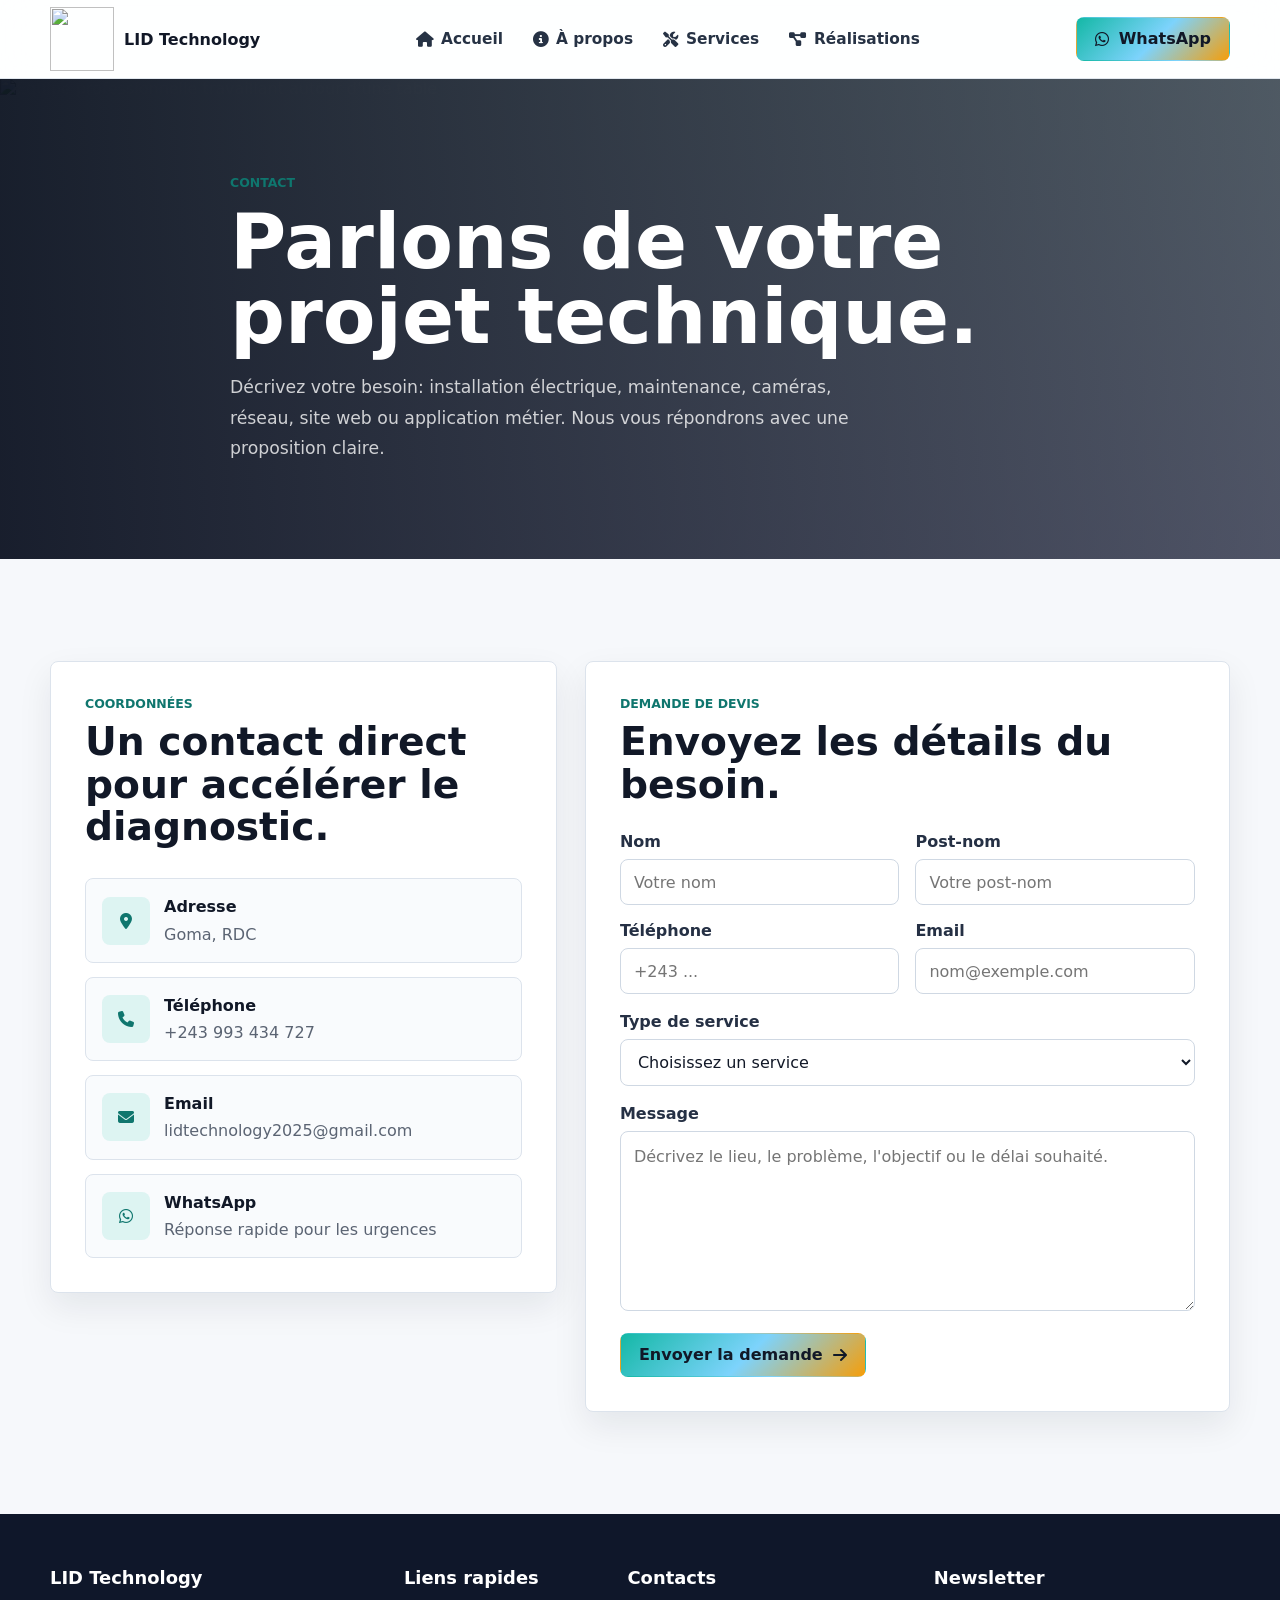
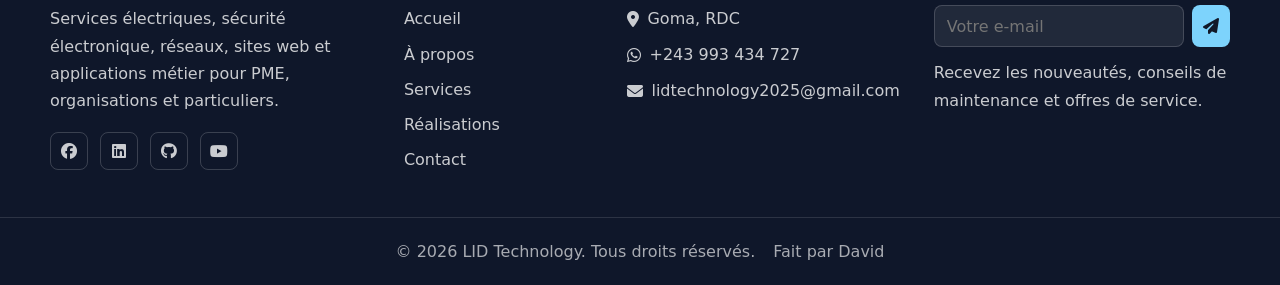
==== Pages/contact.html @ 5d6bfab8 "Refactor styles for contact and gallery pages; introduce shared CSS variables and layout improvement" ====
<!DOCTYPE html>
<html lang="fr">
  <head>
    <meta charset="UTF-8" />
    <meta name="viewport" content="width=device-width, initial-scale=1.0" />
    <meta
      name="description"
      content="Contactez LID Technology pour un devis en électricité, sécurité électronique, réseaux, sites web ou applications métier."
    />
    <title>Contact | LID Technology</title>
    <link rel="shortcut icon" href="./../tools/img/Logo/logo-LID-Tech-bg.png" />
    <link rel="stylesheet" href="./../style/shared.css" />
    <link rel="stylesheet" href="./../style/contact.css" />
    <link
      rel="stylesheet"
      href="https://cdnjs.cloudflare.com/ajax/libs/font-awesome/6.7.2/css/all.min.css"
      integrity="sha512-Evv84Mr4kqVGRNSgIGL/F/aIDqQb7xQ2vcrdIwxfjThSH8CSR7PBEakCr51Ck+w+/U6swU2Im1vVX0SVk9ABhg=="
      crossorigin="anonymous"
      referrerpolicy="no-referrer"
    />
  </head>
  <body>
    <header class="site-header">
      <nav class="nav-bar" aria-label="Navigation principale">
        <a class="brand" href="./../index.html#accueil" aria-label="LID Technology">
          <img src="./../tools/img/Logo/logo-LID-Tech.png" alt="" />
          <span>LID Technology</span>
        </a>

        <ul class="nav-links">
          <li>
            <a href="./../index.html#accueil"><i class="fas fa-home"></i> Accueil</a>
          </li>
          <li>
            <a href="./../index.html#propos"
              ><i class="fas fa-info-circle"></i> À propos</a
            >
          </li>
          <li>
            <a href="./../index.html#services"
              ><i class="fa-solid fa-screwdriver-wrench"></i> Services</a
            >
          </li>
          <li>
            <a href="./../index.html#realisations"
              ><i class="fas fa-project-diagram"></i> Réalisations</a
            >
          </li>
        </ul>

        <a class="btn btn-primary" href="https://wa.me/243993434727">
          <i class="fa-brands fa-whatsapp"></i>
          WhatsApp
        </a>
      </nav>
    </header>

    <main>
      <section class="contact-hero">
        <img
          src="https://images.unsplash.com/photo-1521737604893-d14cc237f11d?auto=format&fit=crop&w=1800&q=80"
          alt="Équipe professionnelle travaillant autour d'une table"
          class="contact-hero-img"
        />
        <div class="contact-hero-overlay"></div>
        <div class="container contact-hero-content">
          <p class="eyebrow">Contact</p>
          <h1>Parlons de votre projet technique.</h1>
          <p>
            Décrivez votre besoin: installation électrique, maintenance,
            caméras, réseau, site web ou application métier. Nous vous
            répondrons avec une proposition claire.
          </p>
        </div>
      </section>

      <section class="contact-section">
        <div class="container contact-layout">
          <aside class="contact-info" aria-label="Coordonnées">
            <p class="eyebrow">Coordonnées</p>
            <h2>Un contact direct pour accélérer le diagnostic.</h2>
            <div class="info-list">
              <a
                href="https://www.google.com/maps/place/Goma/@-1.6587696,29.2081085,13z/data=!3m1!4b1!4m6!3m5!1s0x19dd0f5ff03ccf71:0x8702d152f9f905e7!8m2!3d-1.658501!4d29.2204548!16zL20vMDRoa255?entry=ttu&g_ep=EgoyMDI1MDkyOC4wIKXMDSoASAFQAw%3D%3D"
                target="_blank"
                rel="noreferrer"
              >
                <i class="fa-solid fa-location-dot"></i>
                <span>
                  <strong>Adresse</strong>
                  Goma, RDC
                </span>
              </a>
              <a href="tel:+243993434727">
                <i class="fa-solid fa-phone"></i>
                <span>
                  <strong>Téléphone</strong>
                  +243 993 434 727
                </span>
              </a>
              <a href="mailto:lidtechnology2025@gmail.com">
                <i class="fa-solid fa-envelope"></i>
                <span>
                  <strong>Email</strong>
                  lidtechnology2025@gmail.com
                </span>
              </a>
              <a href="https://wa.me/243993434727" target="_blank" rel="noreferrer">
                <i class="fa-brands fa-whatsapp"></i>
                <span>
                  <strong>WhatsApp</strong>
                  Réponse rapide pour les urgences
                </span>
              </a>
            </div>
          </aside>

          <form class="contact-form" method="post" action="">
            <div class="form-heading">
              <p class="eyebrow">Demande de devis</p>
              <h2>Envoyez les détails du besoin.</h2>
            </div>

            <div class="form-grid">
              <label>
                Nom
                <input
                  type="text"
                  name="nom"
                  placeholder="Votre nom"
                  autocomplete="family-name"
                  required
                />
              </label>
              <label>
                Post-nom
                <input
                  type="text"
                  name="postnom"
                  placeholder="Votre post-nom"
                  autocomplete="additional-name"
                />
              </label>
              <label>
                Téléphone
                <input
                  type="tel"
                  name="telephone"
                  placeholder="+243 ..."
                  autocomplete="tel"
                  required
                />
              </label>
              <label>
                Email
                <input
                  type="email"
                  name="email"
                  placeholder="nom@exemple.com"
                  autocomplete="email"
                  required
                />
              </label>
            </div>

            <label>
              Type de service
              <select name="service" required>
                <option value="" selected disabled>Choisissez un service</option>
                <option>Installations et maintenance électrique</option>
                <option>Caméras, surveillance et réseaux</option>
                <option>Conception de site web</option>
                <option>Application desktop ou web</option>
                <option>Autre besoin technique</option>
              </select>
            </label>

            <label>
              Message
              <textarea
                name="message"
                rows="6"
                placeholder="Décrivez le lieu, le problème, l'objectif ou le délai souhaité."
                required
              ></textarea>
            </label>

            <button class="btn btn-primary" type="submit">
              Envoyer la demande
              <i class="fa-solid fa-arrow-right"></i>
            </button>
          </form>
        </div>
      </section>
    </main>

    <footer class="site-footer">
      <div class="container footer-grid">
        <div>
          <h2>LID Technology</h2>
          <p>
            Services électriques, sécurité électronique, réseaux, sites web et
            applications métier pour PME, organisations et particuliers.
          </p>
          <ul class="social-links" aria-label="Réseaux sociaux">
            <li>
              <a href="#" aria-label="Facebook"><i class="fa-brands fa-facebook"></i></a>
            </li>
            <li>
              <a href="#" aria-label="LinkedIn"><i class="fa-brands fa-linkedin"></i></a>
            </li>
            <li>
              <a href="#" aria-label="GitHub"><i class="fa-brands fa-github"></i></a>
            </li>
            <li>
              <a href="#" aria-label="YouTube"><i class="fa-brands fa-youtube"></i></a>
            </li>
          </ul>
        </div>

        <div>
          <h2>Liens rapides</h2>
          <ul class="footer-links">
            <li><a href="./../index.html#accueil">Accueil</a></li>
            <li><a href="./../index.html#propos">À propos</a></li>
            <li><a href="./../index.html#services">Services</a></li>
            <li><a href="./../index.html#realisations">Réalisations</a></li>
            <li><a href="#">Contact</a></li>
          </ul>
        </div>

        <div>
          <h2>Contacts</h2>
          <ul class="footer-links">
            <li>
              <a
                href="https://www.google.com/maps/place/Goma/@-1.6587696,29.2081085,13z/data=!3m1!4b1!4m6!3m5!1s0x19dd0f5ff03ccf71:0x8702d152f9f905e7!8m2!3d-1.658501!4d29.2204548!16zL20vMDRoa255?entry=ttu&g_ep=EgoyMDI1MDkyOC4wIKXMDSoASAFQAw%3D%3D"
                target="_blank"
                rel="noreferrer"
                ><i class="fa-solid fa-location-dot"></i> Goma, RDC</a
              >
            </li>
            <li>
              <a href="https://wa.me/243993434727" target="_blank" rel="noreferrer">
                <i class="fa-brands fa-whatsapp"></i> +243 993 434 727
              </a>
            </li>
            <li>
              <a href="mailto:lidtechnology2025@gmail.com">
                <i class="fa-solid fa-envelope"></i> lidtechnology2025@gmail.com
              </a>
            </li>
          </ul>
        </div>

        <div>
          <h2>Newsletter</h2>
          <form class="newsletter-form" method="post">
            <label class="sr-only" for="newsletter-email">Adresse e-mail</label>
            <input
              required
              type="email"
              name="adresseMail"
              id="newsletter-email"
              placeholder="Votre e-mail"
            />
            <button type="submit" aria-label="S'abonner">
              <i class="fas fa-paper-plane"></i>
            </button>
          </form>
          <p>Recevez les nouveautés, conseils de maintenance et offres de service.</p>
        </div>
      </div>
      <div class="footer-bottom">
        <p>&copy; 2026 LID Technology. Tous droits réservés.</p>
        <p>Fait par David</p>
      </div>
    </footer>

    <script src="./../tools/js/contact.js"></script>
  </body>
</html>
---- style/shared.css ----
:root {
  --ink: #111827;
  --muted: #5b6473;
  --line: #dce3ec;
  --soft: #f6f8fb;
  --teal: #14b8a6;
  --indigo: #6366f1;
  --amber: #f59e0b;
  --radius: 8px;
  --shadow: 0 24px 80px rgba(17, 24, 39, 0.16);
  --shadow-soft: 0 14px 34px rgba(17, 24, 39, 0.08);
}

* {
  box-sizing: border-box;
  margin: 0;
  padding: 0;
}

html {
  scroll-behavior: smooth;
}

body {
  min-height: 100vh;
  color: var(--ink);
  background: var(--soft);
  font-family: "Segoe UI", Inter, system-ui, -apple-system, BlinkMacSystemFont, sans-serif;
}

img {
  display: block;
}

a {
  color: inherit;
  text-decoration: none;
}

ul {
  list-style: none;
}

button,
input,
select,
textarea {
  font: inherit;
}

.container {
  width: min(1180px, calc(100% - 40px));
  margin-inline: auto;
}

.section {
  padding: clamp(70px, 9vw, 116px) 0;
}

.section-anchor {
  scroll-margin-top: 92px;
}

.eyebrow {
  color: #0f766e;
  font-size: 0.78rem;
  font-weight: 800;
  letter-spacing: 0;
  text-transform: uppercase;
}

h1,
h2,
h3 {
  color: var(--ink);
  line-height: 1.08;
}

h2 {
  font-size: clamp(2rem, 4.5vw, 3.4rem);
  letter-spacing: 0;
}

.btn {
  min-height: 44px;
  display: inline-flex;
  align-items: center;
  justify-content: center;
  gap: 10px;
  border-radius: 8px;
  border: 1px solid transparent;
  padding: 12px 18px;
  font-weight: 800;
  line-height: 1;
  cursor: pointer;
  transition: transform 0.2s ease, background 0.2s ease, border-color 0.2s ease;
}

.btn:hover {
  transform: translateY(-2px);
}

.btn-primary {
  color: #111827;
  background: linear-gradient(135deg, var(--teal), #7dd3fc 52%, var(--amber));
}

.btn-ghost {
  color: #ffffff;
  border-color: rgba(255, 255, 255, 0.36);
  background: rgba(255, 255, 255, 0.08);
}

.site-header {
  position: sticky;
  top: 0;
  z-index: 50;
  background: rgba(255, 255, 255, 0.88);
  border-bottom: 1px solid rgba(220, 227, 236, 0.86);
  backdrop-filter: blur(18px);
}

.nav-bar {
  width: min(1180px, calc(100% - 40px));
  min-height: 78px;
  display: flex;
  align-items: center;
  justify-content: space-between;
  gap: 24px;
  margin-inline: auto;
}

.brand {
  display: inline-flex;
  align-items: center;
  gap: 10px;
  font-weight: 900;
  white-space: nowrap;
}

.brand img {
  width: 64px;
  height: 64px;
  object-fit: contain;
}

.nav-links {
  display: flex;
  align-items: center;
  gap: clamp(14px, 3vw, 30px);
}

.nav-links a {
  display: inline-flex;
  align-items: center;
  gap: 8px;
  color: #263244;
  font-weight: 700;
  font-size: 0.96rem;
  position: relative;
}

.nav-links a::after {
  content: "";
  position: absolute;
  left: 0;
  right: 0;
  bottom: -10px;
  height: 2px;
  transform: scaleX(0);
  transform-origin: left;
  background: var(--teal);
  transition: transform 0.2s ease;
}

.nav-links a:hover::after {
  transform: scaleX(1);
}

.site-footer {
  background: #0f172a;
  color: rgba(255, 255, 255, 0.78);
  padding-top: 54px;
}

.footer-grid {
  display: grid;
  grid-template-columns: 1.35fr 0.8fr 1fr 1.25fr;
  gap: 34px;
}

.site-footer h2 {
  color: #ffffff;
  font-size: 1.12rem;
  margin-bottom: 18px;
}

.site-footer p,
.footer-links {
  line-height: 1.7;
}

.footer-links {
  display: grid;
  gap: 8px;
}

.footer-links a {
  display: inline-flex;
  align-items: center;
  gap: 8px;
  color: rgba(255, 255, 255, 0.78);
}

.footer-links a:hover,
.social-links a:hover {
  color: #ffffff;
}

.social-links {
  display: flex;
  gap: 12px;
  margin-top: 18px;
}

.social-links a {
  width: 38px;
  height: 38px;
  display: grid;
  place-items: center;
  border: 1px solid rgba(255, 255, 255, 0.18);
  border-radius: 8px;
  color: rgba(255, 255, 255, 0.78);
}

.newsletter-form {
  display: flex;
  gap: 8px;
  margin-bottom: 12px;
}

.newsletter-form input {
  min-width: 0;
  width: 100%;
  height: 42px;
  border: 1px solid rgba(255, 255, 255, 0.16);
  border-radius: 8px;
  color: #ffffff;
  background: rgba(255, 255, 255, 0.08);
  padding-inline: 12px;
  outline: none;
}

.newsletter-form input:focus {
  border-color: #7dd3fc;
}

.newsletter-form button {
  width: 46px;
  height: 42px;
  border: 0;
  border-radius: 8px;
  color: #111827;
  background: #7dd3fc;
  cursor: pointer;
}

.footer-bottom {
  display: flex;
  justify-content: center;
  gap: 18px;
  flex-wrap: wrap;
  margin-top: 44px;
  padding: 20px;
  border-top: 1px solid rgba(255, 255, 255, 0.12);
  color: rgba(255, 255, 255, 0.64);
  text-align: center;
}

.sr-only {
  position: absolute;
  width: 1px;
  height: 1px;
  padding: 0;
  margin: -1px;
  overflow: hidden;
  clip: rect(0, 0, 0, 0);
  white-space: nowrap;
  border: 0;
}

@media (max-width: 980px) {
  .nav-bar {
    flex-wrap: wrap;
    padding-block: 10px;
  }

  .nav-links {
    order: 3;
    width: 100%;
    justify-content: center;
    flex-wrap: wrap;
    padding-bottom: 8px;
  }

  .footer-grid {
    grid-template-columns: repeat(2, minmax(0, 1fr));
  }
}

@media (max-width: 640px) {
  .container,
  .nav-bar {
    width: min(100% - 28px, 1180px);
  }

  .nav-bar > .btn {
    width: 100%;
  }

  .brand img {
    width: 54px;
    height: 54px;
  }

  .nav-links {
    justify-content: flex-start;
    gap: 14px;
  }

  .nav-links a {
    font-size: 0.9rem;
  }

  .footer-grid {
    grid-template-columns: 1fr;
  }

  .newsletter-form {
    flex-direction: column;
  }

  .newsletter-form button {
    width: 100%;
  }
}
---- style/contact.css ----
.contact-hero {
  min-height: 480px;
  position: relative;
  display: grid;
  align-items: center;
  color: #ffffff;
  overflow: hidden;
}

.contact-hero-img,
.contact-hero-overlay {
  position: absolute;
  inset: 0;
  width: 100%;
  height: 100%;
}

.contact-hero-img {
  object-fit: cover;
}

.contact-hero-overlay {
  background:
    linear-gradient(90deg, rgba(12, 18, 32, 0.94), rgba(12, 18, 32, 0.68)),
    linear-gradient(180deg, rgba(20, 184, 166, 0.12), rgba(99, 102, 241, 0.18));
}

.contact-hero-content {
  position: relative;
  z-index: 1;
  max-width: 820px;
  padding-block: 92px;
}

.contact-hero h1 {
  margin-top: 14px;
  color: #ffffff;
  font-size: clamp(2.4rem, 6vw, 5rem);
  line-height: 0.98;
}

.contact-hero p:not(.eyebrow) {
  max-width: 650px;
  margin-top: 18px;
  color: rgba(255, 255, 255, 0.78);
  font-size: 1.08rem;
  line-height: 1.75;
}

.contact-section {
  padding: clamp(62px, 8vw, 106px) 0;
  background: #f6f8fb;
}

.contact-layout {
  display: grid;
  grid-template-columns: minmax(0, 0.88fr) minmax(0, 1.12fr);
  gap: 28px;
  align-items: start;
}

.contact-info,
.contact-form {
  border: 1px solid var(--line);
  border-radius: var(--radius);
  background: #ffffff;
  box-shadow: var(--shadow-soft);
}

.contact-info {
  padding: clamp(24px, 4vw, 34px);
  position: sticky;
  top: 104px;
}

.contact-info h2,
.form-heading h2 {
  margin-top: 10px;
  font-size: clamp(1.7rem, 3.5vw, 2.45rem);
}

.info-list {
  display: grid;
  gap: 14px;
  margin-top: 30px;
}

.info-list a {
  display: grid;
  grid-template-columns: 48px 1fr;
  gap: 14px;
  align-items: center;
  padding: 16px;
  border: 1px solid var(--line);
  border-radius: var(--radius);
  background: #f9fbfd;
  transition: transform 0.2s ease, border-color 0.2s ease;
}

.info-list a:hover {
  transform: translateY(-2px);
  border-color: rgba(20, 184, 166, 0.46);
}

.info-list i {
  width: 48px;
  height: 48px;
  display: grid;
  place-items: center;
  border-radius: 8px;
  color: #0f766e;
  background: rgba(20, 184, 166, 0.12);
}

.info-list strong {
  display: block;
  margin-bottom: 4px;
  color: var(--ink);
}

.info-list span {
  color: var(--muted);
  line-height: 1.45;
}

.contact-form {
  display: grid;
  gap: 18px;
  padding: clamp(24px, 4vw, 34px);
}

.form-heading {
  margin-bottom: 8px;
}

.form-grid {
  display: grid;
  grid-template-columns: repeat(2, minmax(0, 1fr));
  gap: 16px;
}

.contact-form label {
  display: grid;
  gap: 8px;
  color: #253044;
  font-weight: 800;
}

.contact-form input,
.contact-form select,
.contact-form textarea {
  width: 100%;
  border: 1px solid #cfd8e3;
  border-radius: 8px;
  color: var(--ink);
  background: #ffffff;
  padding: 12px 13px;
  outline: none;
  font-weight: 500;
  transition: border-color 0.18s ease, box-shadow 0.18s ease;
}

.contact-form input,
.contact-form select {
  min-height: 46px;
}

.contact-form textarea {
  resize: vertical;
  min-height: 150px;
  line-height: 1.6;
}

.contact-form input:focus,
.contact-form select:focus,
.contact-form textarea:focus {
  border-color: var(--teal);
  box-shadow: 0 0 0 4px rgba(20, 184, 166, 0.12);
}

.contact-form button {
  width: fit-content;
  margin-top: 4px;
}

@media (max-width: 900px) {
  .contact-layout {
    grid-template-columns: 1fr;
  }

  .contact-info {
    position: static;
  }
}

@media (max-width: 620px) {
  .contact-hero {
    min-height: auto;
  }

  .contact-hero-content {
    padding-block: 76px;
  }

  .form-grid {
    grid-template-columns: 1fr;
  }

  .contact-form button {
    width: 100%;
  }
}
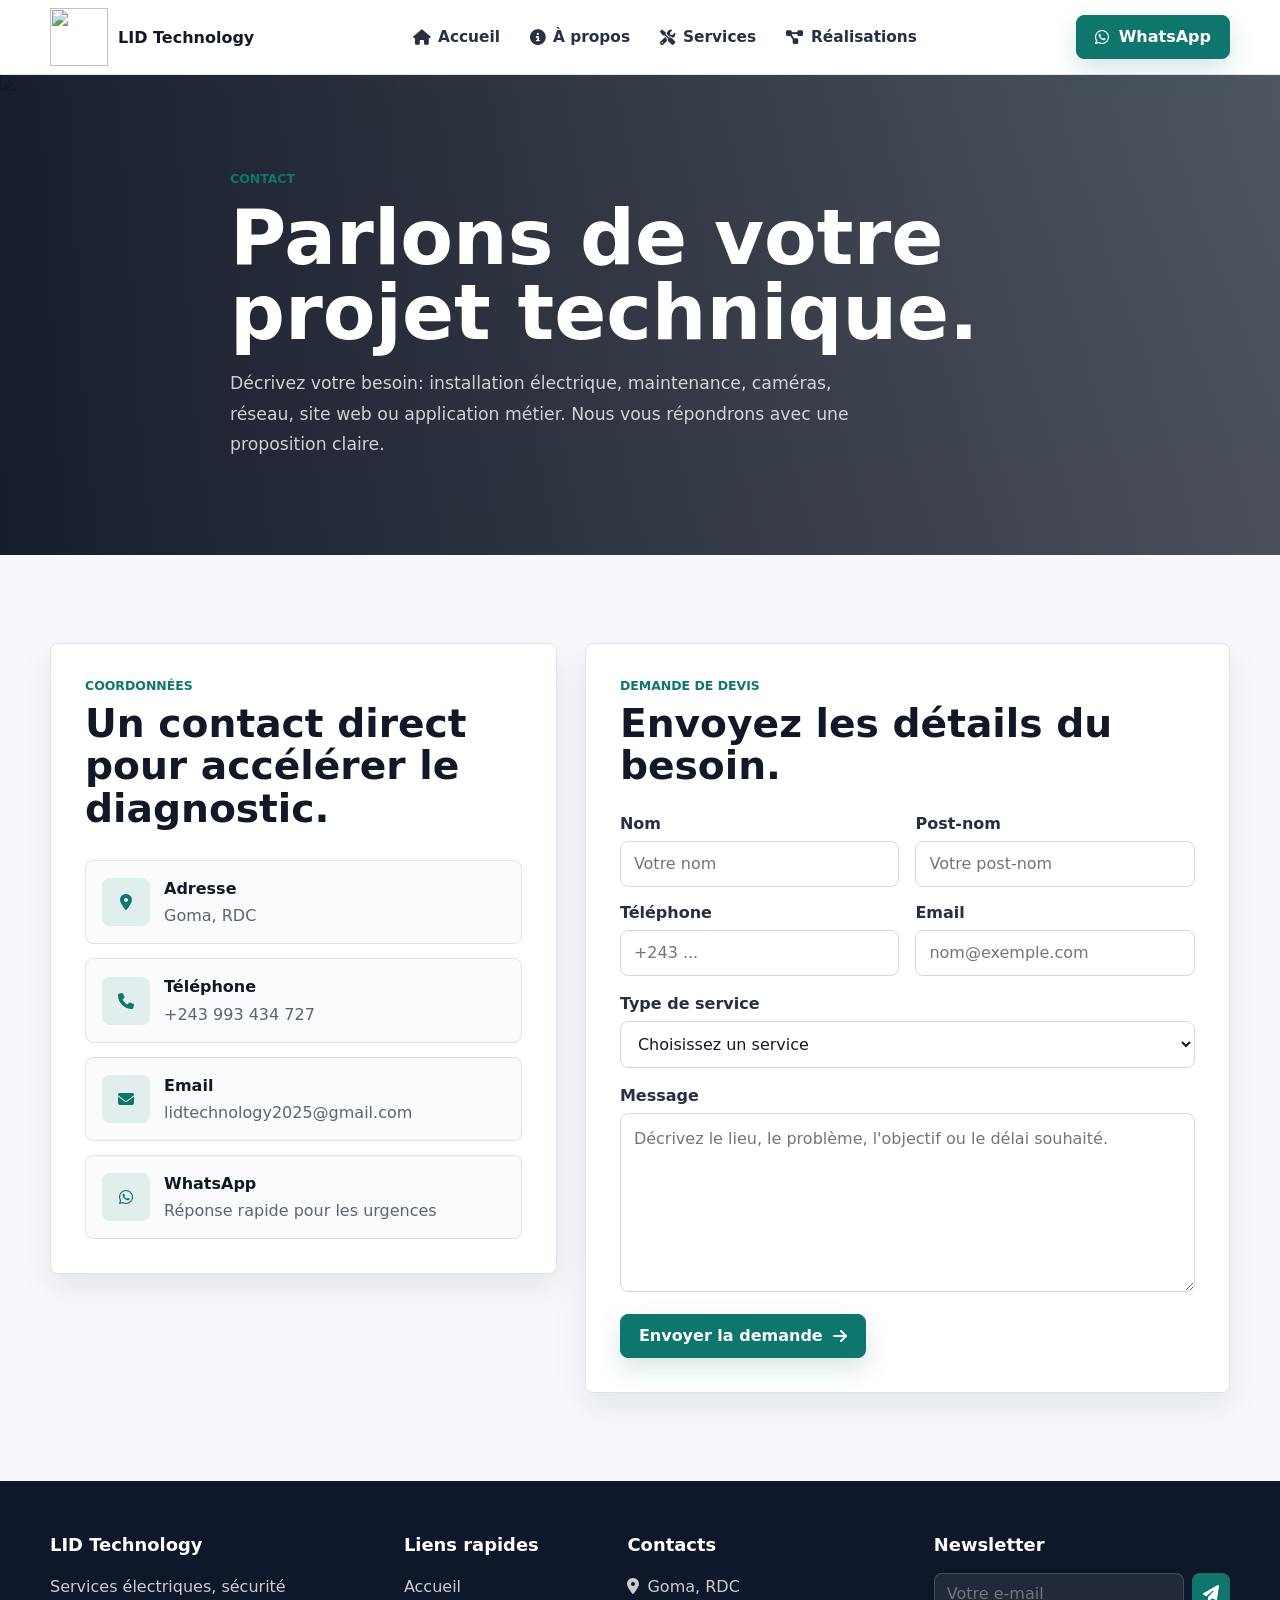
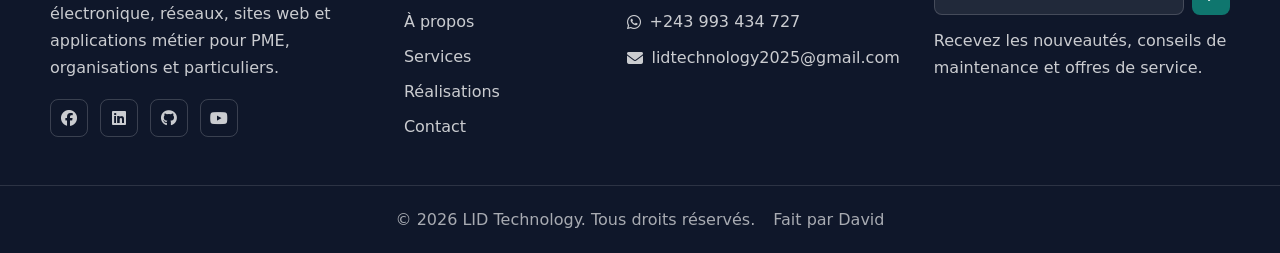
==== commit d724d2d7: "Add navigation script and update styles for responsiveness and consistency" ====
--- a/Pages/contact.html
+++ b/Pages/contact.html
@@ -277,6 +277,7 @@
       </div>
     </footer>
 
+    <script src="./../tools/js/navigation.js"></script>
     <script src="./../tools/js/contact.js"></script>
   </body>
 </html>
--- a/style/shared.css
+++ b/style/shared.css
@@ -3,9 +3,10 @@
   --muted: #5b6473;
   --line: #dce3ec;
   --soft: #f6f8fb;
-  --teal: #14b8a6;
-  --indigo: #6366f1;
-  --amber: #f59e0b;
+  --primary: #0f766e;
+  --primary-dark: #0b5f59;
+  --primary-soft: rgba(15, 118, 110, 0.1);
+  --accent: #38bdf8;
   --radius: 8px;
   --shadow: 0 24px 80px rgba(17, 24, 39, 0.16);
   --shadow-soft: 0 14px 34px rgba(17, 24, 39, 0.08);
@@ -25,7 +26,9 @@
   min-height: 100vh;
   color: var(--ink);
   background: var(--soft);
-  font-family: "Segoe UI", Inter, system-ui, -apple-system, BlinkMacSystemFont, sans-serif;
+  font-family: "Segoe UI", Inter, system-ui, -apple-system, BlinkMacSystemFont,
+    sans-serif;
+  overflow-x: hidden;
 }
 
 img {
@@ -54,15 +57,15 @@
 }
 
 .section {
-  padding: clamp(70px, 9vw, 116px) 0;
+  padding: clamp(58px, 7vw, 92px) 0;
 }
 
 .section-anchor {
-  scroll-margin-top: 92px;
+  scroll-margin-top: 104px;
 }
 
 .eyebrow {
-  color: #0f766e;
+  color: var(--primary);
   font-size: 0.78rem;
   font-weight: 800;
   letter-spacing: 0;
@@ -93,7 +96,9 @@
   font-weight: 800;
   line-height: 1;
   cursor: pointer;
-  transition: transform 0.2s ease, background 0.2s ease, border-color 0.2s ease;
+  box-shadow: none;
+  transition: transform 0.2s ease, background 0.2s ease, border-color 0.2s ease,
+    box-shadow 0.2s ease;
 }
 
 .btn:hover {
@@ -101,33 +106,57 @@
 }
 
 .btn-primary {
-  color: #111827;
-  background: linear-gradient(135deg, var(--teal), #7dd3fc 52%, var(--amber));
+  color: #ffffff;
+  background: var(--primary);
+  border-color: var(--primary);
+  box-shadow: 0 10px 24px rgba(15, 118, 110, 0.18);
+}
+
+.btn-primary:hover {
+  background: var(--primary-dark);
+  border-color: var(--primary-dark);
+  box-shadow: 0 14px 28px rgba(15, 118, 110, 0.22);
 }
 
 .btn-ghost {
   color: #ffffff;
-  border-color: rgba(255, 255, 255, 0.36);
-  background: rgba(255, 255, 255, 0.08);
+  border-color: rgba(255, 255, 255, 0.42);
+  background: rgba(255, 255, 255, 0.06);
+}
+
+.btn-ghost:hover {
+  background: rgba(255, 255, 255, 0.12);
 }
 
 .site-header {
   position: sticky;
   top: 0;
   z-index: 50;
-  background: rgba(255, 255, 255, 0.88);
+  background: rgba(255, 255, 255, 0.92);
   border-bottom: 1px solid rgba(220, 227, 236, 0.86);
   backdrop-filter: blur(18px);
+  transition: background 0.25s ease, box-shadow 0.25s ease;
+}
+
+.site-header.is-scrolled {
+  background: rgba(255, 255, 255, 0.97);
+  box-shadow: 0 12px 30px rgba(17, 24, 39, 0.08);
 }
 
 .nav-bar {
   width: min(1180px, calc(100% - 40px));
-  min-height: 78px;
+  min-height: 74px;
   display: flex;
   align-items: center;
   justify-content: space-between;
   gap: 24px;
   margin-inline: auto;
+  padding-block: 6px;
+  transition: min-height 0.25s ease, padding 0.25s ease;
+}
+
+.site-header.is-scrolled .nav-bar {
+  min-height: 64px;
 }
 
 .brand {
@@ -139,9 +168,15 @@
 }
 
 .brand img {
-  width: 64px;
-  height: 64px;
+  width: 58px;
+  height: 58px;
   object-fit: contain;
+  transition: width 0.25s ease, height 0.25s ease;
+}
+
+.site-header.is-scrolled .brand img {
+  width: 50px;
+  height: 50px;
 }
 
 .nav-links {
@@ -158,6 +193,7 @@
   font-weight: 700;
   font-size: 0.96rem;
   position: relative;
+  transition: color 0.2s ease, transform 0.2s ease;
 }
 
 .nav-links a::after {
@@ -169,12 +205,53 @@
   height: 2px;
   transform: scaleX(0);
   transform-origin: left;
-  background: var(--teal);
+  background: var(--primary);
   transition: transform 0.2s ease;
 }
 
-.nav-links a:hover::after {
+.nav-links a:hover,
+.nav-links a.is-active {
+  color: var(--primary);
+}
+
+.nav-links a:hover::after,
+.nav-links a.is-active::after {
   transform: scaleX(1);
+}
+
+.nav-links a.is-clicked {
+  transform: translateY(-2px);
+}
+
+.reveal-on-scroll {
+  opacity: 0;
+  transform: translateY(22px);
+  transition: opacity 0.65s ease, transform 0.65s ease;
+}
+
+.reveal-on-scroll.is-visible {
+  opacity: 1;
+  transform: translateY(0);
+}
+
+@media (prefers-reduced-motion: reduce) {
+  html {
+    scroll-behavior: auto;
+  }
+
+  *,
+  *::before,
+  *::after {
+    scroll-behavior: auto !important;
+    transition-duration: 0.01ms !important;
+    animation-duration: 0.01ms !important;
+    animation-iteration-count: 1 !important;
+  }
+
+  .reveal-on-scroll {
+    opacity: 1;
+    transform: none;
+  }
 }
 
 .site-footer {
@@ -252,7 +329,7 @@
 }
 
 .newsletter-form input:focus {
-  border-color: #7dd3fc;
+  border-color: var(--accent);
 }
 
 .newsletter-form button {
@@ -260,8 +337,8 @@
   height: 42px;
   border: 0;
   border-radius: 8px;
-  color: #111827;
-  background: #7dd3fc;
+  color: #ffffff;
+  background: var(--primary);
   cursor: pointer;
 }
 
@@ -292,7 +369,8 @@
 @media (max-width: 980px) {
   .nav-bar {
     flex-wrap: wrap;
-    padding-block: 10px;
+    gap: 12px;
+    padding-block: 10px 12px;
   }
 
   .nav-links {
@@ -300,7 +378,7 @@
     width: 100%;
     justify-content: center;
     flex-wrap: wrap;
-    padding-bottom: 8px;
+    padding-bottom: 4px;
   }
 
   .footer-grid {
@@ -315,17 +393,22 @@
   }
 
   .nav-bar > .btn {
-    width: 100%;
+    width: auto;
+    min-height: 40px;
+    padding: 10px 14px;
   }
 
   .brand img {
-    width: 54px;
-    height: 54px;
+    width: 50px;
+    height: 50px;
   }
 
   .nav-links {
     justify-content: flex-start;
-    gap: 14px;
+    gap: 12px 16px;
+    overflow-x: auto;
+    padding-bottom: 8px;
+    scrollbar-width: thin;
   }
 
   .nav-links a {
--- a/style/contact.css
+++ b/style/contact.css
@@ -22,7 +22,7 @@
 .contact-hero-overlay {
   background:
     linear-gradient(90deg, rgba(12, 18, 32, 0.94), rgba(12, 18, 32, 0.68)),
-    linear-gradient(180deg, rgba(20, 184, 166, 0.12), rgba(99, 102, 241, 0.18));
+    linear-gradient(180deg, rgba(15, 118, 110, 0.12), rgba(15, 23, 42, 0.18));
 }
 
 .contact-hero-content {
@@ -48,7 +48,7 @@
 }
 
 .contact-section {
-  padding: clamp(62px, 8vw, 106px) 0;
+  padding: clamp(54px, 7vw, 88px) 0;
   background: #f6f8fb;
 }
 
@@ -108,8 +108,8 @@
   display: grid;
   place-items: center;
   border-radius: 8px;
-  color: #0f766e;
-  background: rgba(20, 184, 166, 0.12);
+  color: var(--primary);
+  background: var(--primary-soft);
 }
 
 .info-list strong {
@@ -174,8 +174,8 @@
 .contact-form input:focus,
 .contact-form select:focus,
 .contact-form textarea:focus {
-  border-color: var(--teal);
-  box-shadow: 0 0 0 4px rgba(20, 184, 166, 0.12);
+  border-color: var(--primary);
+  box-shadow: 0 0 0 4px var(--primary-soft);
 }
 
 .contact-form button {
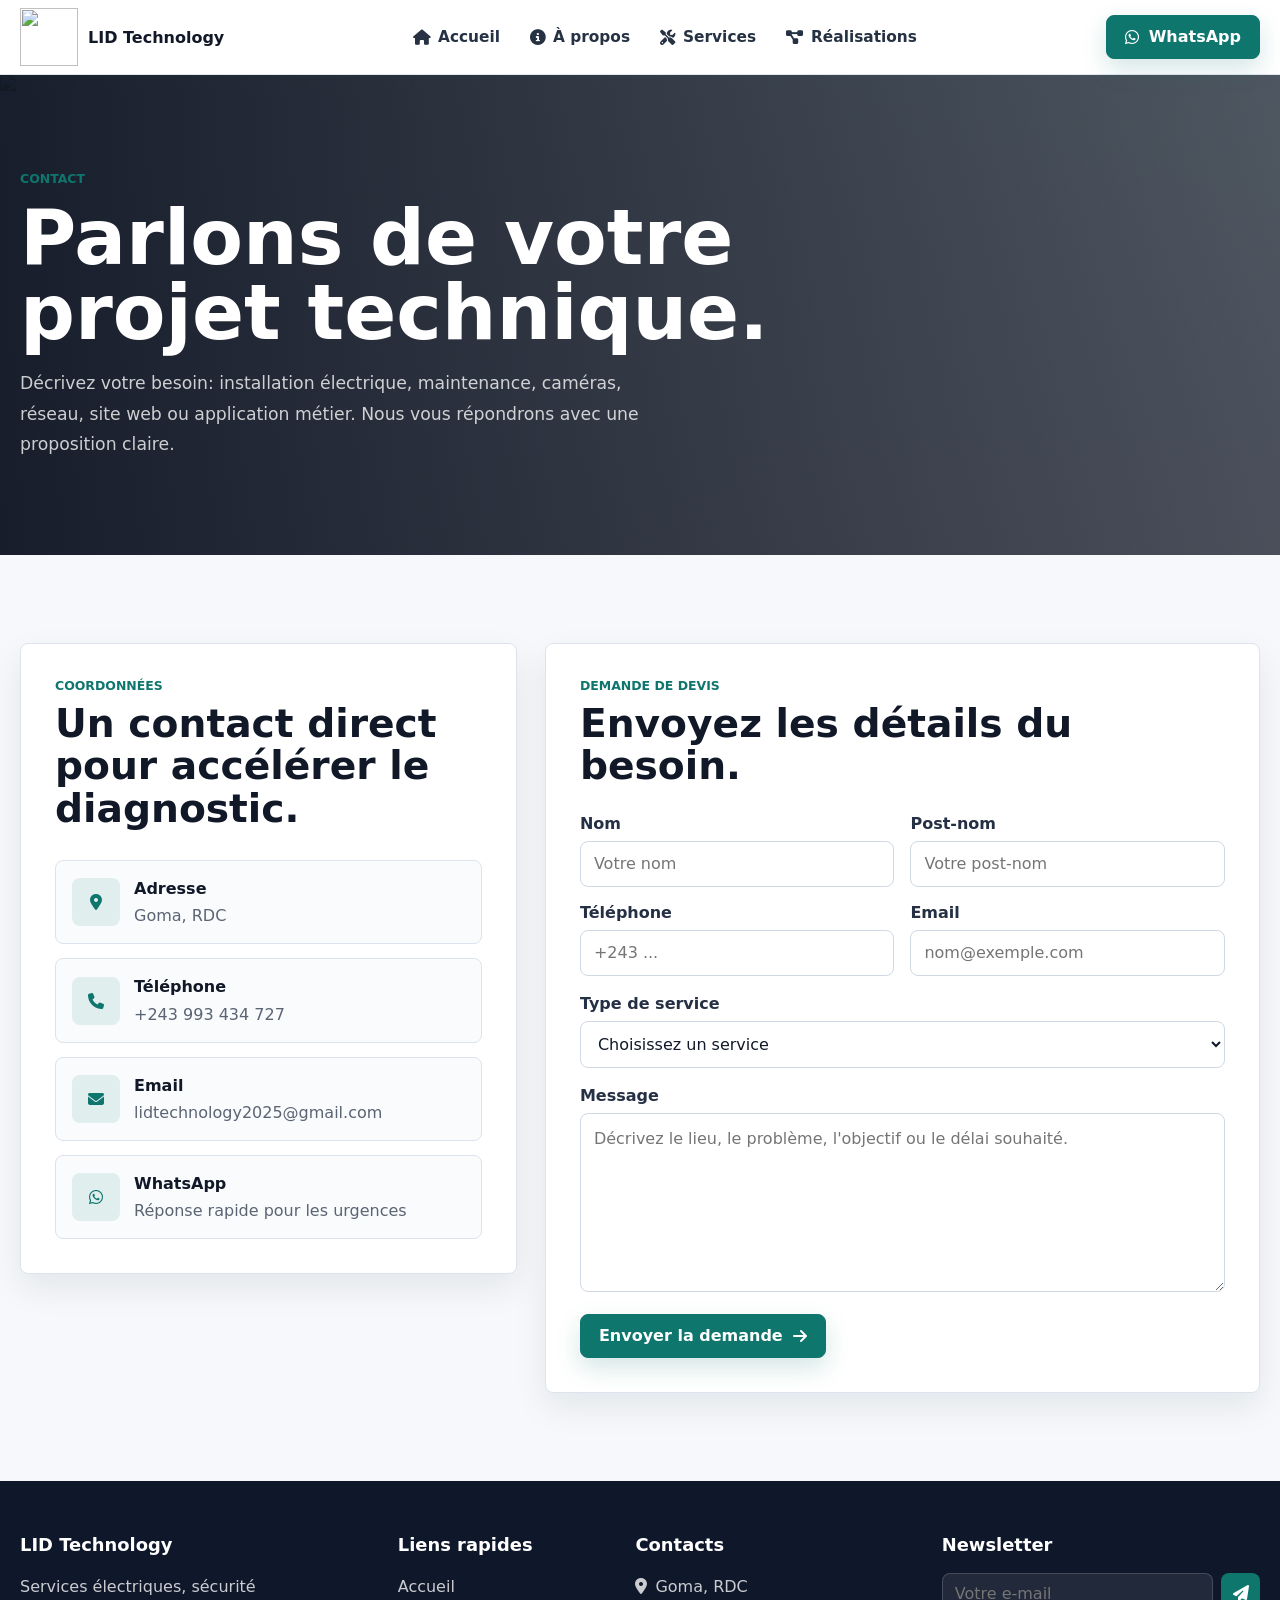
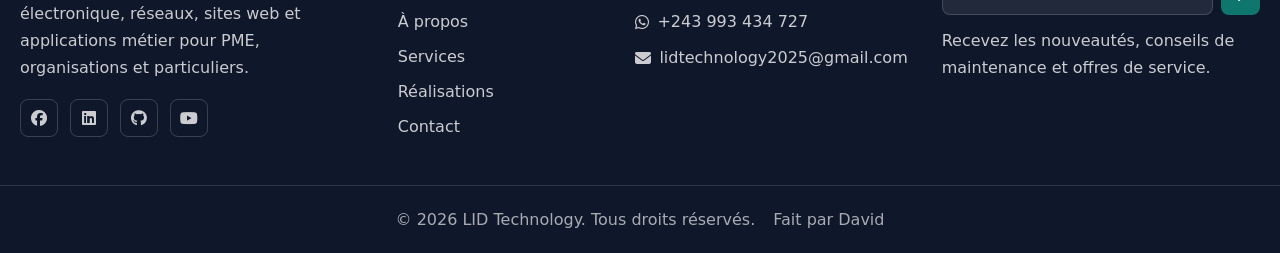
==== commit 0070a4af: "Implement responsive navigation toggle and enhance menu accessibility" ====
--- a/Pages/contact.html
+++ b/Pages/contact.html
@@ -27,7 +27,19 @@
           <span>LID Technology</span>
         </a>
 
-        <ul class="nav-links">
+        <button
+          class="nav-toggle"
+          type="button"
+          aria-label="Ouvrir le menu"
+          aria-expanded="false"
+          aria-controls="main-navigation"
+        >
+          <span></span>
+          <span></span>
+          <span></span>
+        </button>
+
+        <ul class="nav-links" id="main-navigation">
           <li>
             <a href="./../index.html#accueil"><i class="fas fa-home"></i> Accueil</a>
           </li>
--- a/style/shared.css
+++ b/style/shared.css
@@ -52,7 +52,7 @@
 }
 
 .container {
-  width: min(1180px, calc(100% - 40px));
+  width: min(1240px, calc(100% - 32px));
   margin-inline: auto;
 }
 
@@ -144,7 +144,7 @@
 }
 
 .nav-bar {
-  width: min(1180px, calc(100% - 40px));
+  width: min(1240px, calc(100% - 32px));
   min-height: 74px;
   display: flex;
   align-items: center;
@@ -157,6 +157,41 @@
 
 .site-header.is-scrolled .nav-bar {
   min-height: 64px;
+}
+
+.nav-toggle {
+  width: 44px;
+  height: 44px;
+  display: none;
+  align-items: center;
+  justify-content: center;
+  flex-direction: column;
+  gap: 5px;
+  border: 1px solid var(--line);
+  border-radius: 8px;
+  color: var(--ink);
+  background: #ffffff;
+  cursor: pointer;
+}
+
+.nav-toggle span {
+  width: 20px;
+  height: 2px;
+  border-radius: 2px;
+  background: currentColor;
+  transition: transform 0.22s ease, opacity 0.22s ease;
+}
+
+.site-header.is-menu-open .nav-toggle span:nth-child(1) {
+  transform: translateY(7px) rotate(45deg);
+}
+
+.site-header.is-menu-open .nav-toggle span:nth-child(2) {
+  opacity: 0;
+}
+
+.site-header.is-menu-open .nav-toggle span:nth-child(3) {
+  transform: translateY(-7px) rotate(-45deg);
 }
 
 .brand {
@@ -367,35 +402,92 @@
 }
 
 @media (max-width: 980px) {
+  .footer-grid {
+    grid-template-columns: repeat(2, minmax(0, 1fr));
+  }
+}
+
+@media (max-width: 900px) {
   .nav-bar {
     flex-wrap: wrap;
-    gap: 12px;
-    padding-block: 10px 12px;
+    gap: 0 12px;
+    min-height: 68px;
+    padding-block: 8px;
+  }
+
+  .site-header.is-scrolled .nav-bar {
+    min-height: 68px;
+  }
+
+  .nav-toggle {
+    display: inline-flex;
+    margin-left: auto;
   }
 
   .nav-links {
     order: 3;
     width: 100%;
-    justify-content: center;
-    flex-wrap: wrap;
-    padding-bottom: 4px;
-  }
-
-  .footer-grid {
-    grid-template-columns: repeat(2, minmax(0, 1fr));
+    max-height: 0;
+    flex-direction: column;
+    align-items: stretch;
+    gap: 4px;
+    overflow: hidden;
+    opacity: 0;
+    pointer-events: none;
+    transition: max-height 0.28s ease, opacity 0.2s ease, padding 0.2s ease,
+      border-color 0.2s ease;
+  }
+
+  .nav-links a {
+    width: 100%;
+    min-height: 42px;
+    padding: 10px 4px;
+  }
+
+  .nav-links a::after {
+    bottom: 2px;
+    right: auto;
+    width: 44px;
+  }
+
+  .nav-bar > .btn {
+    order: 4;
+    width: 100%;
+    max-height: 0;
+    min-height: 0;
+    margin-top: 0;
+    overflow: hidden;
+    opacity: 0;
+    pointer-events: none;
+    padding-block: 0;
+    border-width: 0;
+    transition: max-height 0.28s ease, opacity 0.2s ease, margin 0.2s ease,
+      padding 0.2s ease;
+  }
+
+  .site-header.is-menu-open .nav-links {
+    max-height: 320px;
+    padding-block: 12px 6px;
+    border-top: 1px solid var(--line);
+    opacity: 1;
+    pointer-events: auto;
+  }
+
+  .site-header.is-menu-open .nav-bar > .btn {
+    max-height: 52px;
+    min-height: 44px;
+    margin-top: 8px;
+    opacity: 1;
+    pointer-events: auto;
+    padding: 12px 18px;
+    border-width: 1px;
   }
 }
 
 @media (max-width: 640px) {
   .container,
   .nav-bar {
-    width: min(100% - 28px, 1180px);
-  }
-
-  .nav-bar > .btn {
-    width: auto;
-    min-height: 40px;
-    padding: 10px 14px;
+    width: min(100% - 24px, 1240px);
   }
 
   .brand img {
@@ -403,12 +495,8 @@
     height: 50px;
   }
 
-  .nav-links {
-    justify-content: flex-start;
-    gap: 12px 16px;
-    overflow-x: auto;
-    padding-bottom: 8px;
-    scrollbar-width: thin;
+  .brand span {
+    font-size: 0.95rem;
   }
 
   .nav-links a {
--- a/style/contact.css
+++ b/style/contact.css
@@ -28,11 +28,13 @@
 .contact-hero-content {
   position: relative;
   z-index: 1;
-  max-width: 820px;
+  width: min(1240px, calc(100% - 32px));
+  max-width: none;
   padding-block: 92px;
 }
 
 .contact-hero h1 {
+  max-width: 940px;
   margin-top: 14px;
   color: #ffffff;
   font-size: clamp(2.4rem, 6vw, 5rem);
@@ -54,7 +56,7 @@
 
 .contact-layout {
   display: grid;
-  grid-template-columns: minmax(0, 0.88fr) minmax(0, 1.12fr);
+  grid-template-columns: minmax(320px, 0.82fr) minmax(0, 1.18fr);
   gap: 28px;
   align-items: start;
 }
@@ -199,6 +201,7 @@
   }
 
   .contact-hero-content {
+    width: min(100% - 24px, 1240px);
     padding-block: 76px;
   }
 
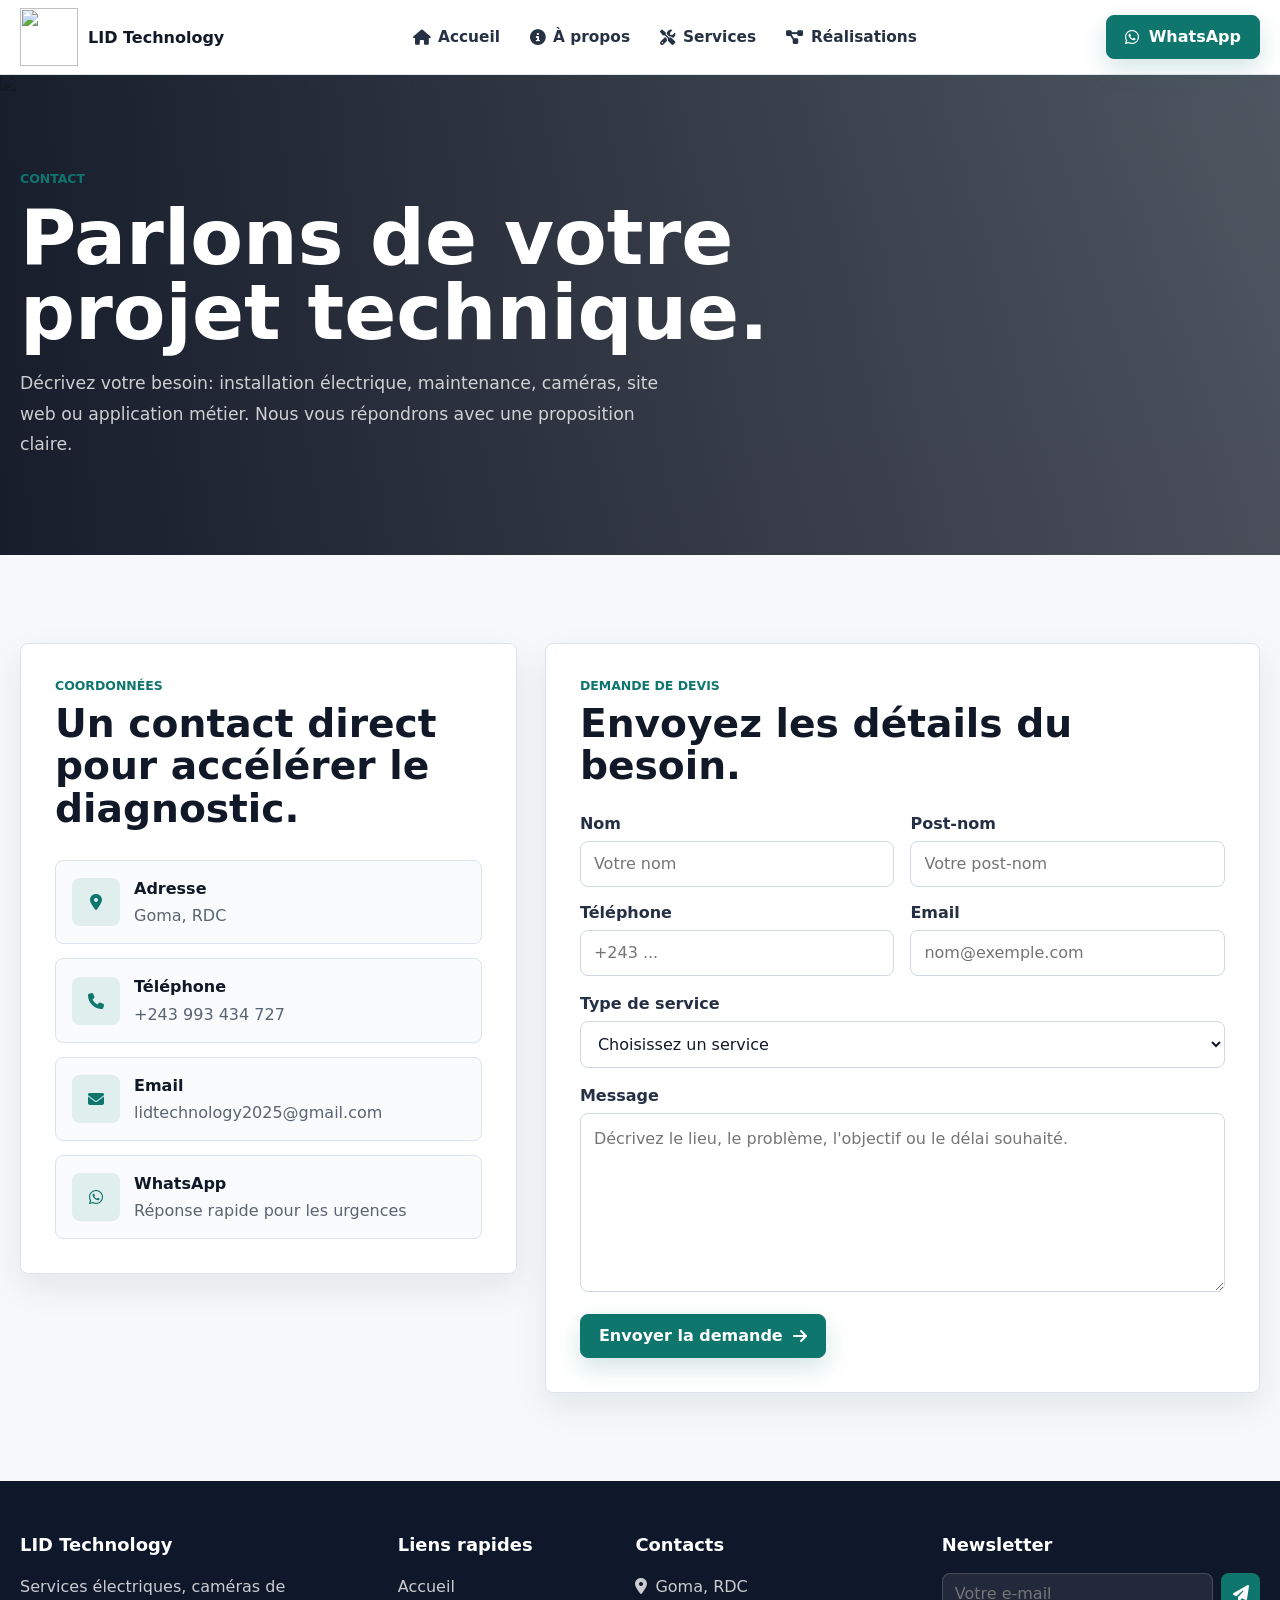
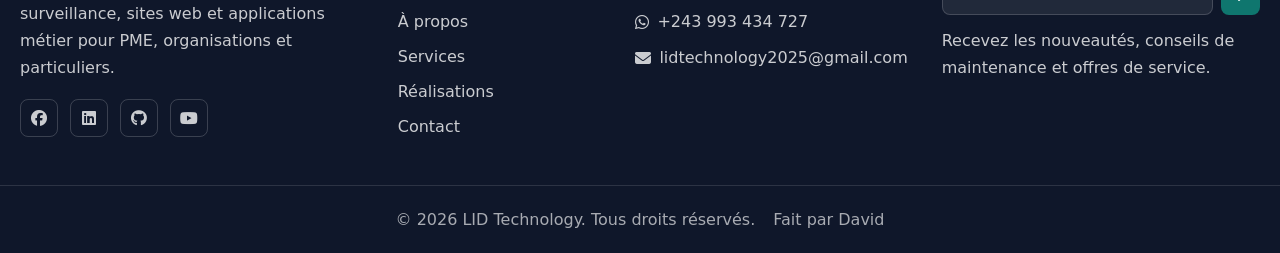
==== commit 83e0c8c0: "Update contact and gallery pages for improved service descriptions; enhance index layout and CSS for" ====
--- a/Pages/contact.html
+++ b/Pages/contact.html
@@ -5,7 +5,7 @@
     <meta name="viewport" content="width=device-width, initial-scale=1.0" />
     <meta
       name="description"
-      content="Contactez LID Technology pour un devis en électricité, sécurité électronique, réseaux, sites web ou applications métier."
+      content="Contactez LID Technology pour un devis en électricité, caméras de surveillance, sites web ou applications métier."
     />
     <title>Contact | LID Technology</title>
     <link rel="shortcut icon" href="./../tools/img/Logo/logo-LID-Tech-bg.png" />
@@ -80,7 +80,7 @@
           <h1>Parlons de votre projet technique.</h1>
           <p>
             Décrivez votre besoin: installation électrique, maintenance,
-            caméras, réseau, site web ou application métier. Nous vous
+            caméras, site web ou application métier. Nous vous
             répondrons avec une proposition claire.
           </p>
         </div>
@@ -180,7 +180,7 @@
               <select name="service" required>
                 <option value="" selected disabled>Choisissez un service</option>
                 <option>Installations et maintenance électrique</option>
-                <option>Caméras, surveillance et réseaux</option>
+                <option>Caméras et vidéosurveillance</option>
                 <option>Conception de site web</option>
                 <option>Application desktop ou web</option>
                 <option>Autre besoin technique</option>
@@ -211,10 +211,10 @@
         <div>
           <h2>LID Technology</h2>
           <p>
-            Services électriques, sécurité électronique, réseaux, sites web et
+            Services électriques, caméras de surveillance, sites web et
             applications métier pour PME, organisations et particuliers.
           </p>
-          <ul class="social-links" aria-label="Réseaux sociaux">
+          <ul class="social-links" aria-label="Liens sociaux">
             <li>
               <a href="#" aria-label="Facebook"><i class="fa-brands fa-facebook"></i></a>
             </li>
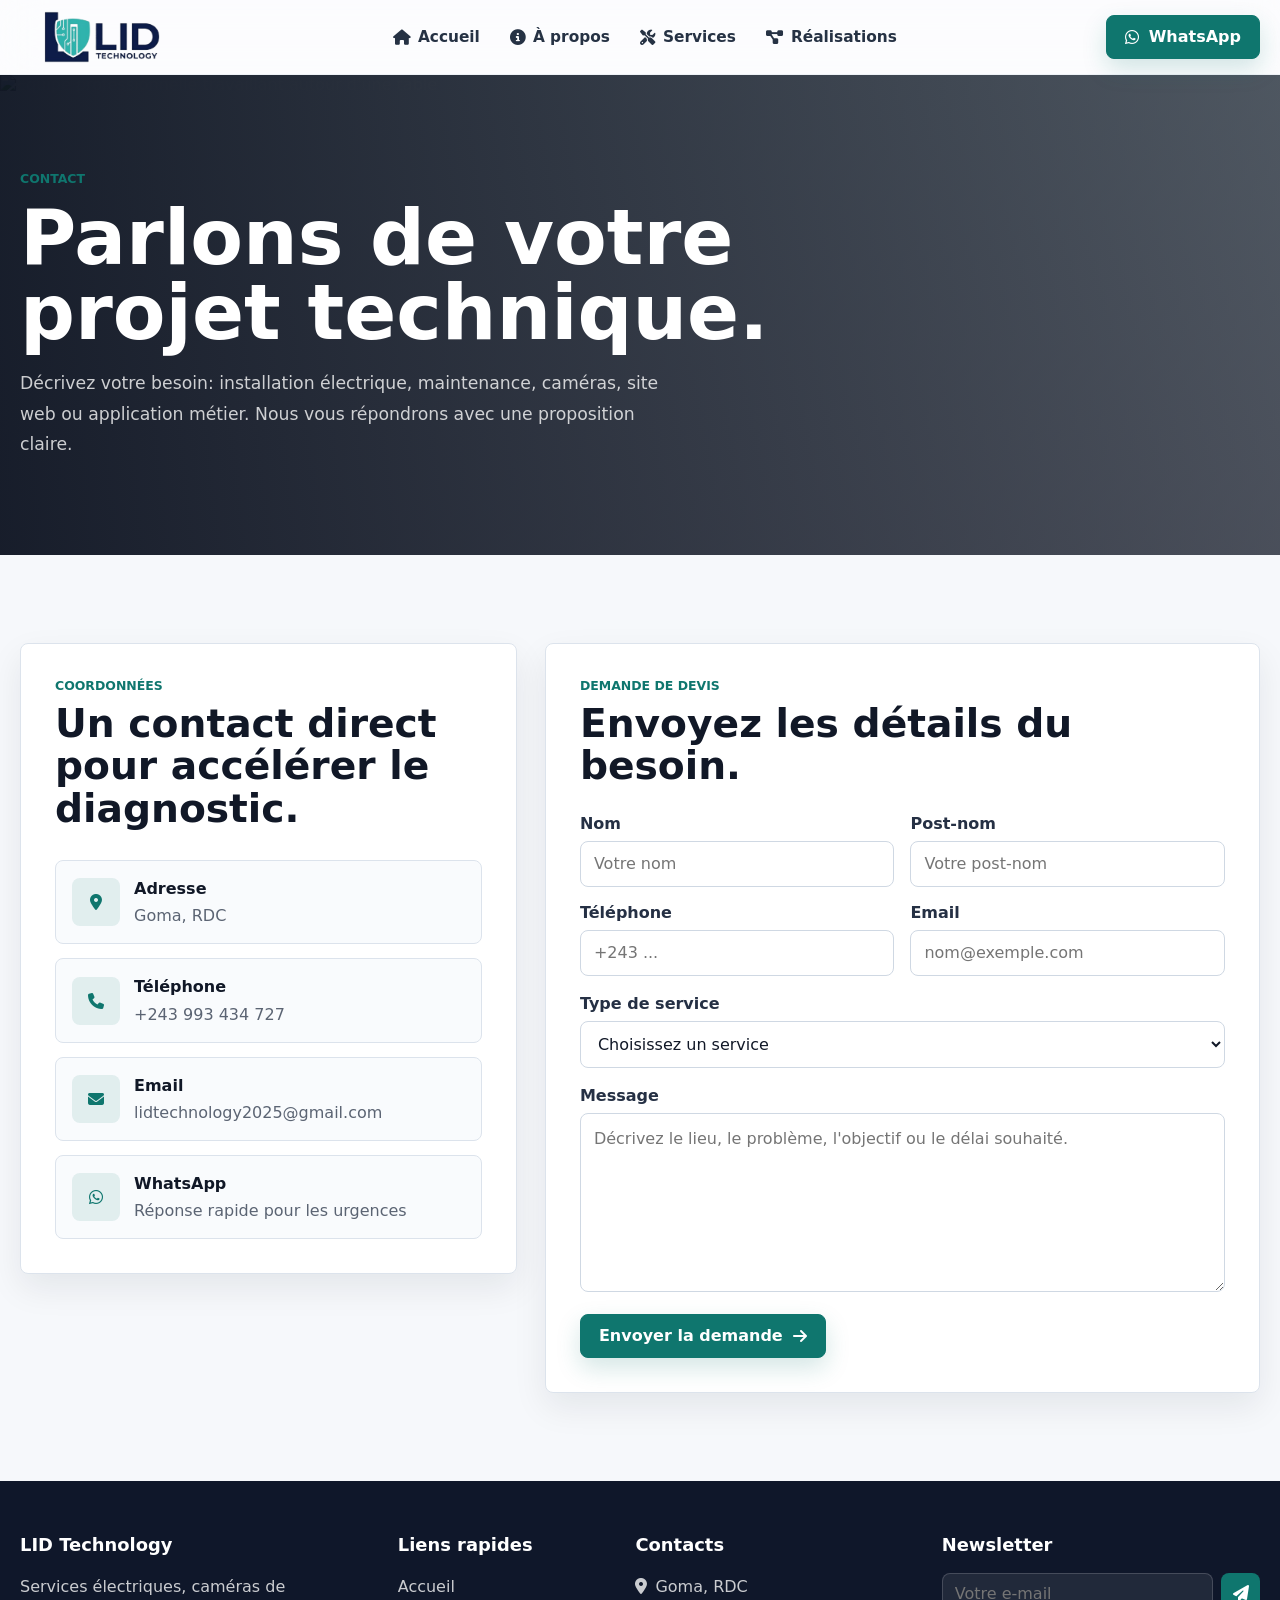
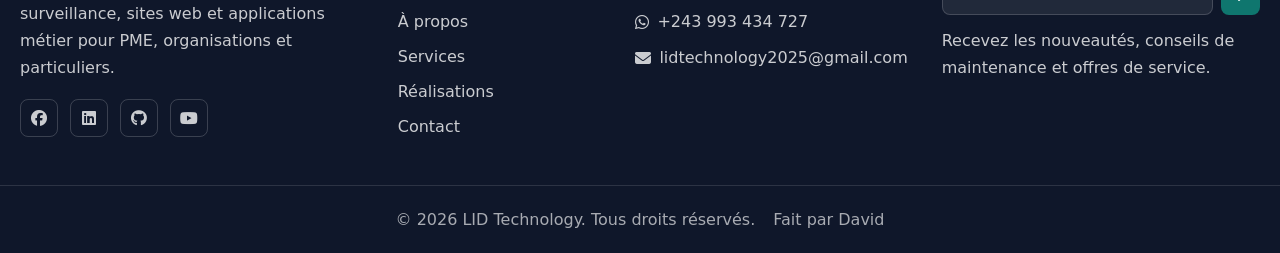
==== commit c5db2642: "Refactor HTML structure and update logo; improve CSS transitions for better performance" ====
--- a/Pages/contact.html
+++ b/Pages/contact.html
@@ -1,4 +1,4 @@
-<!DOCTYPE html>
+<!doctype html>
 <html lang="fr">
   <head>
     <meta charset="UTF-8" />
@@ -8,7 +8,7 @@
       content="Contactez LID Technology pour un devis en électricité, caméras de surveillance, sites web ou applications métier."
     />
     <title>Contact | LID Technology</title>
-    <link rel="shortcut icon" href="./../tools/img/Logo/logo-LID-Tech-bg.png" />
+    <link rel="shortcut icon" href="./../tools/img/Logo/logo-lid-cropped.png" />
     <link rel="stylesheet" href="./../style/shared.css" />
     <link rel="stylesheet" href="./../style/contact.css" />
     <link
@@ -22,9 +22,12 @@
   <body>
     <header class="site-header">
       <nav class="nav-bar" aria-label="Navigation principale">
-        <a class="brand" href="./../index.html#accueil" aria-label="LID Technology">
-          <img src="./../tools/img/Logo/logo-LID-Tech.png" alt="" />
-          <span>LID Technology</span>
+        <a
+          class="brand"
+          href="./../index.html#accueil"
+          aria-label="LID Technology"
+        >
+          <img src="./../tools/img/Logo/logo-lid-cropped.png" alt="" />
         </a>
 
         <button
@@ -41,7 +44,9 @@
 
         <ul class="nav-links" id="main-navigation">
           <li>
-            <a href="./../index.html#accueil"><i class="fas fa-home"></i> Accueil</a>
+            <a href="./../index.html#accueil"
+              ><i class="fas fa-home"></i> Accueil</a
+            >
           </li>
           <li>
             <a href="./../index.html#propos"
@@ -80,8 +85,8 @@
           <h1>Parlons de votre projet technique.</h1>
           <p>
             Décrivez votre besoin: installation électrique, maintenance,
-            caméras, site web ou application métier. Nous vous
-            répondrons avec une proposition claire.
+            caméras, site web ou application métier. Nous vous répondrons avec
+            une proposition claire.
           </p>
         </div>
       </section>
@@ -117,7 +122,11 @@
                   lidtechnology2025@gmail.com
                 </span>
               </a>
-              <a href="https://wa.me/243993434727" target="_blank" rel="noreferrer">
+              <a
+                href="https://wa.me/243993434727"
+                target="_blank"
+                rel="noreferrer"
+              >
                 <i class="fa-brands fa-whatsapp"></i>
                 <span>
                   <strong>WhatsApp</strong>
@@ -178,7 +187,9 @@
             <label>
               Type de service
               <select name="service" required>
-                <option value="" selected disabled>Choisissez un service</option>
+                <option value="" selected disabled>
+                  Choisissez un service
+                </option>
                 <option>Installations et maintenance électrique</option>
                 <option>Caméras et vidéosurveillance</option>
                 <option>Conception de site web</option>
@@ -216,16 +227,24 @@
           </p>
           <ul class="social-links" aria-label="Liens sociaux">
             <li>
-              <a href="#" aria-label="Facebook"><i class="fa-brands fa-facebook"></i></a>
-            </li>
-            <li>
-              <a href="#" aria-label="LinkedIn"><i class="fa-brands fa-linkedin"></i></a>
-            </li>
-            <li>
-              <a href="#" aria-label="GitHub"><i class="fa-brands fa-github"></i></a>
-            </li>
-            <li>
-              <a href="#" aria-label="YouTube"><i class="fa-brands fa-youtube"></i></a>
+              <a href="#" aria-label="Facebook"
+                ><i class="fa-brands fa-facebook"></i
+              ></a>
+            </li>
+            <li>
+              <a href="#" aria-label="LinkedIn"
+                ><i class="fa-brands fa-linkedin"></i
+              ></a>
+            </li>
+            <li>
+              <a href="#" aria-label="GitHub"
+                ><i class="fa-brands fa-github"></i
+              ></a>
+            </li>
+            <li>
+              <a href="#" aria-label="YouTube"
+                ><i class="fa-brands fa-youtube"></i
+              ></a>
             </li>
           </ul>
         </div>
@@ -253,7 +272,11 @@
               >
             </li>
             <li>
-              <a href="https://wa.me/243993434727" target="_blank" rel="noreferrer">
+              <a
+                href="https://wa.me/243993434727"
+                target="_blank"
+                rel="noreferrer"
+              >
                 <i class="fa-brands fa-whatsapp"></i> +243 993 434 727
               </a>
             </li>
@@ -280,7 +303,10 @@
               <i class="fas fa-paper-plane"></i>
             </button>
           </form>
-          <p>Recevez les nouveautés, conseils de maintenance et offres de service.</p>
+          <p>
+            Recevez les nouveautés, conseils de maintenance et offres de
+            service.
+          </p>
         </div>
       </div>
       <div class="footer-bottom">
--- a/style/shared.css
+++ b/style/shared.css
@@ -26,7 +26,12 @@
   min-height: 100vh;
   color: var(--ink);
   background: var(--soft);
-  font-family: "Segoe UI", Inter, system-ui, -apple-system, BlinkMacSystemFont,
+  font-family:
+    "Segoe UI",
+    Inter,
+    system-ui,
+    -apple-system,
+    BlinkMacSystemFont,
     sans-serif;
   overflow-x: hidden;
 }
@@ -97,7 +102,10 @@
   line-height: 1;
   cursor: pointer;
   box-shadow: none;
-  transition: transform 0.2s ease, background 0.2s ease, border-color 0.2s ease,
+  transition:
+    transform 0.2s ease,
+    background 0.2s ease,
+    border-color 0.2s ease,
     box-shadow 0.2s ease;
 }
 
@@ -132,14 +140,16 @@
   position: sticky;
   top: 0;
   z-index: 50;
-  background: rgba(255, 255, 255, 0.92);
-  border-bottom: 1px solid rgba(220, 227, 236, 0.86);
-  backdrop-filter: blur(18px);
-  transition: background 0.25s ease, box-shadow 0.25s ease;
+  background: rgba(255, 255, 255, 0.62);
+  border-bottom: 1px solid rgba(220, 227, 236, 0.42);
+  backdrop-filter: blur(20px);
+  transition:
+    background 0.25s ease,
+    box-shadow 0.25s ease;
 }
 
 .site-header.is-scrolled {
-  background: rgba(255, 255, 255, 0.97);
+  background: rgba(255, 255, 255, 0.88);
   box-shadow: 0 12px 30px rgba(17, 24, 39, 0.08);
 }
 
@@ -152,7 +162,9 @@
   gap: 24px;
   margin-inline: auto;
   padding-block: 6px;
-  transition: min-height 0.25s ease, padding 0.25s ease;
+  transition:
+    min-height 0.25s ease,
+    padding 0.25s ease;
 }
 
 .site-header.is-scrolled .nav-bar {
@@ -179,7 +191,9 @@
   height: 2px;
   border-radius: 2px;
   background: currentColor;
-  transition: transform 0.22s ease, opacity 0.22s ease;
+  transition:
+    transform 0.22s ease,
+    opacity 0.22s ease;
 }
 
 .site-header.is-menu-open .nav-toggle span:nth-child(1) {
@@ -203,14 +217,16 @@
 }
 
 .brand img {
-  width: 58px;
+  width: 164px;
   height: 58px;
   object-fit: contain;
-  transition: width 0.25s ease, height 0.25s ease;
+  transition:
+    width 0.25s ease,
+    height 0.25s ease;
 }
 
 .site-header.is-scrolled .brand img {
-  width: 50px;
+  width: 148px;
   height: 50px;
 }
 
@@ -228,7 +244,9 @@
   font-weight: 700;
   font-size: 0.96rem;
   position: relative;
-  transition: color 0.2s ease, transform 0.2s ease;
+  transition:
+    color 0.2s ease,
+    transform 0.2s ease;
 }
 
 .nav-links a::after {
@@ -261,11 +279,47 @@
 .reveal-on-scroll {
   opacity: 0;
   transform: translateY(22px);
-  transition: opacity 0.65s ease, transform 0.65s ease;
+  transition:
+    opacity 0.65s ease,
+    transform 0.65s ease;
 }
 
 .reveal-on-scroll.is-visible {
   opacity: 1;
+  transform: translateY(0);
+}
+
+.back-to-top {
+  width: 46px;
+  height: 46px;
+  position: fixed;
+  right: 22px;
+  bottom: 22px;
+  z-index: 45;
+  display: grid;
+  place-items: center;
+  border: 1px solid rgba(255, 255, 255, 0.24);
+  border-radius: 8px;
+  color: #ffffff;
+  background: var(--primary);
+  box-shadow: 0 14px 34px rgba(15, 23, 42, 0.22);
+  cursor: pointer;
+  opacity: 0;
+  pointer-events: none;
+  transform: translateY(12px);
+  transition:
+    opacity 0.22s ease,
+    transform 0.22s ease,
+    background 0.2s ease;
+}
+
+.back-to-top:hover {
+  background: var(--primary-dark);
+}
+
+.back-to-top.is-visible {
+  opacity: 1;
+  pointer-events: auto;
   transform: translateY(0);
 }
 
@@ -434,7 +488,10 @@
     overflow: hidden;
     opacity: 0;
     pointer-events: none;
-    transition: max-height 0.28s ease, opacity 0.2s ease, padding 0.2s ease,
+    transition:
+      max-height 0.28s ease,
+      opacity 0.2s ease,
+      padding 0.2s ease,
       border-color 0.2s ease;
   }
 
@@ -461,7 +518,10 @@
     pointer-events: none;
     padding-block: 0;
     border-width: 0;
-    transition: max-height 0.28s ease, opacity 0.2s ease, margin 0.2s ease,
+    transition:
+      max-height 0.28s ease,
+      opacity 0.2s ease,
+      margin 0.2s ease,
       padding 0.2s ease;
   }
 
@@ -491,12 +551,8 @@
   }
 
   .brand img {
-    width: 50px;
-    height: 50px;
-  }
-
-  .brand span {
-    font-size: 0.95rem;
+    width: 138px;
+    height: 48px;
   }
 
   .nav-links a {
--- a/style/contact.css
+++ b/style/contact.css
@@ -17,6 +17,7 @@
 
 .contact-hero-img {
   object-fit: cover;
+  object-position: center 34%;
 }
 
 .contact-hero-overlay {
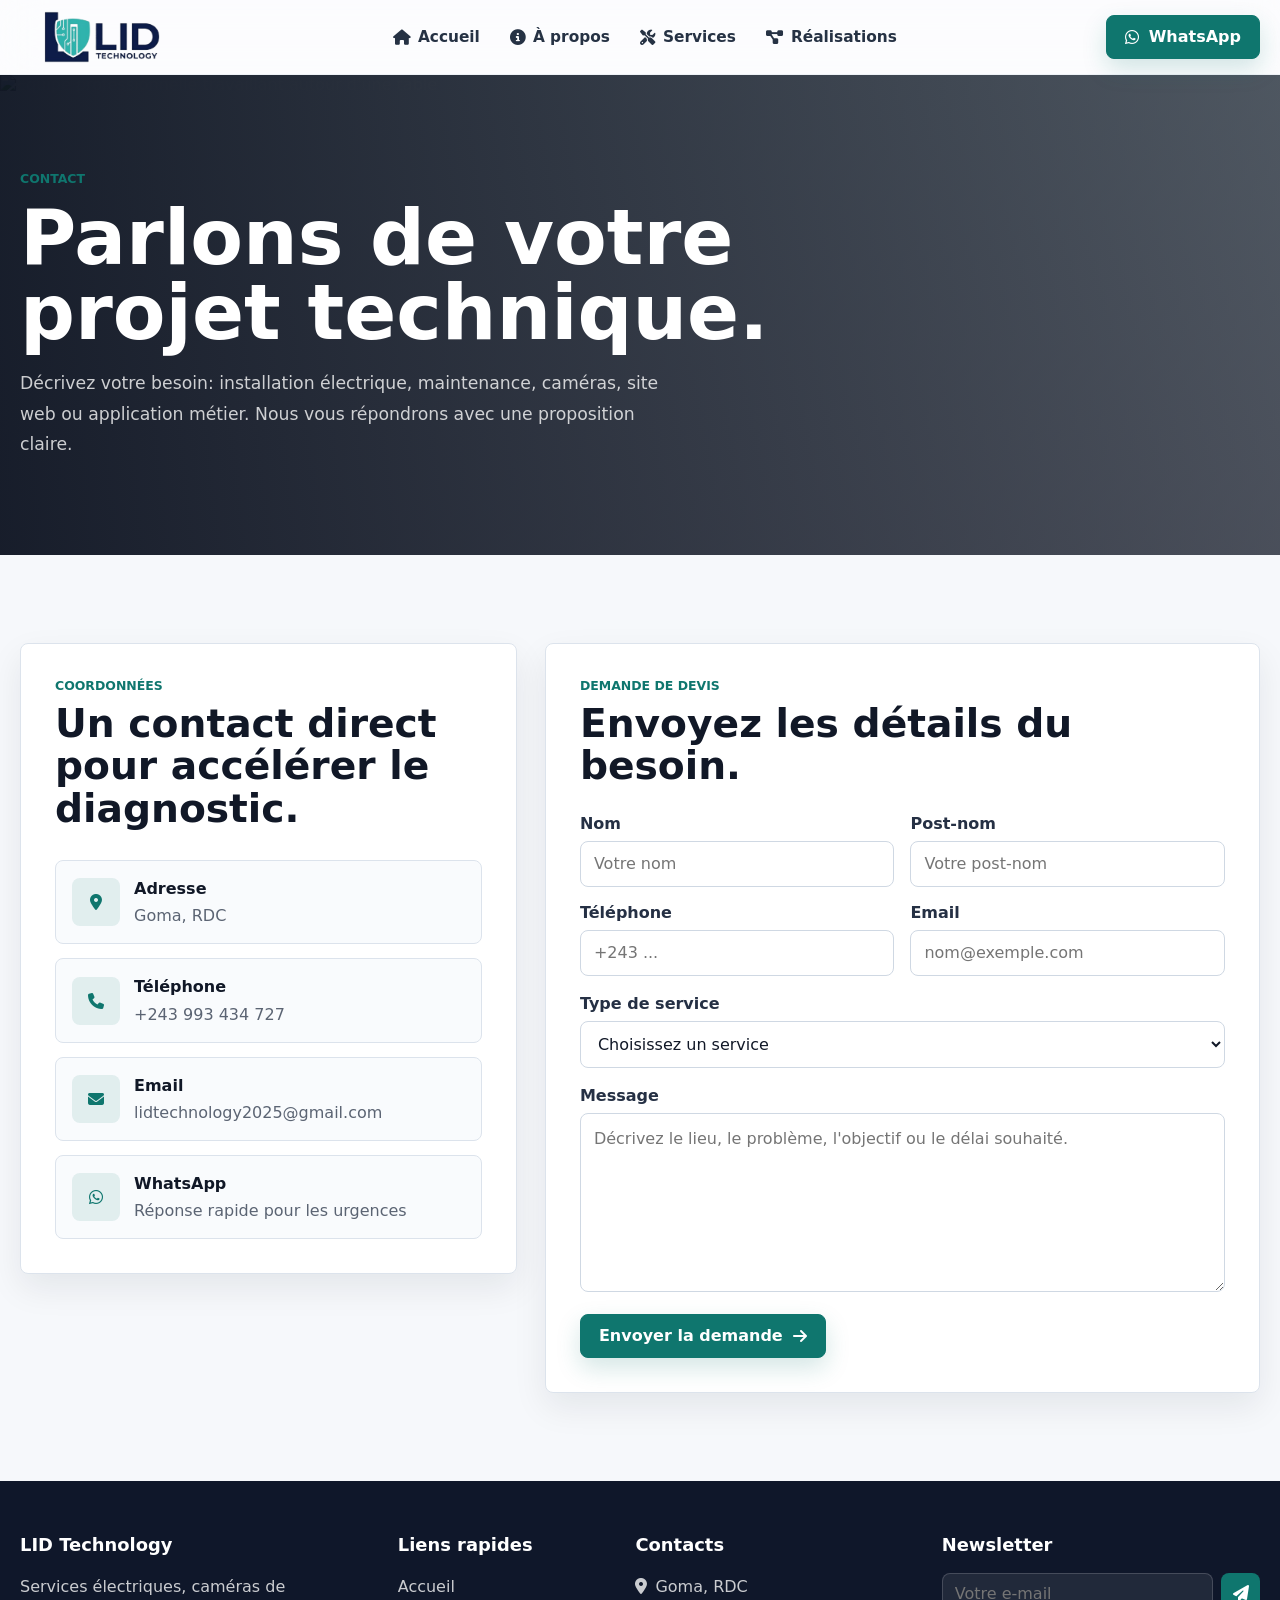
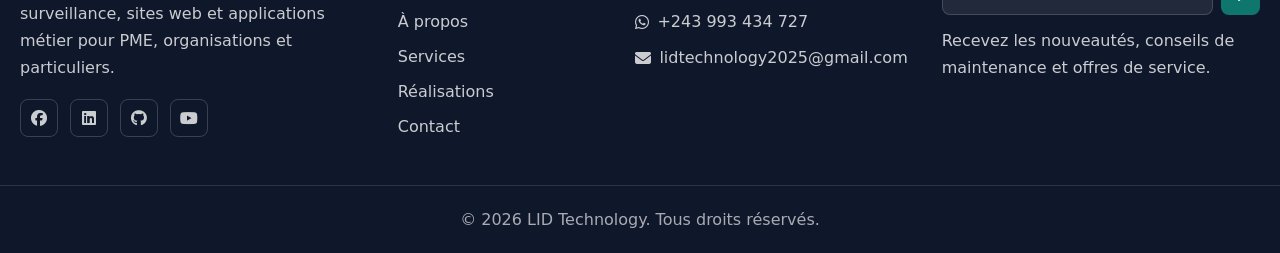
==== commit 17a008ef: "contact and index pages; change Formspree action URL and implement newsletter form submission handli" ====
--- a/Pages/contact.html
+++ b/Pages/contact.html
@@ -65,7 +65,11 @@
           </li>
         </ul>
 
-        <a class="btn btn-primary" href="https://wa.me/243993434727">
+        <a
+          class="btn btn-primary"
+          target="_blank"
+          href="https://wa.me/243993434727"
+        >
           <i class="fa-brands fa-whatsapp"></i>
           WhatsApp
         </a>
@@ -136,7 +140,17 @@
             </div>
           </aside>
 
-          <form class="contact-form" method="post" action="">
+          <form
+            class="contact-form"
+            id="contact-form"
+            action="https://formspree.io/f/xlgzqrwo"
+            method="POST"
+          >
+            <input
+              type="hidden"
+              name="_subject"
+              value="Nouvelle demande - LID Technology"
+            />
             <div class="form-heading">
               <p class="eyebrow">Demande de devis</p>
               <h2>Envoyez les détails du besoin.</h2>
@@ -177,6 +191,7 @@
                 <input
                   type="email"
                   name="email"
+                  id="email"
                   placeholder="nom@exemple.com"
                   autocomplete="email"
                   required
@@ -290,7 +305,12 @@
 
         <div>
           <h2>Newsletter</h2>
-          <form class="newsletter-form" method="post">
+          <form
+            class="newsletter-form"
+            id="newsletter-form"
+            action="https://formspree.io/f/xlgzqrwo"
+            method="post"
+          >
             <label class="sr-only" for="newsletter-email">Adresse e-mail</label>
             <input
               required
@@ -299,7 +319,7 @@
               id="newsletter-email"
               placeholder="Votre e-mail"
             />
-            <button type="submit" aria-label="S'abonner">
+            <button type="submit">
               <i class="fas fa-paper-plane"></i>
             </button>
           </form>
@@ -311,11 +331,11 @@
       </div>
       <div class="footer-bottom">
         <p>&copy; 2026 LID Technology. Tous droits réservés.</p>
-        <p>Fait par David</p>
       </div>
     </footer>
 
     <script src="./../tools/js/navigation.js"></script>
+    <script src="./../tools/js/script.js"></script>
     <script src="./../tools/js/contact.js"></script>
   </body>
 </html>
